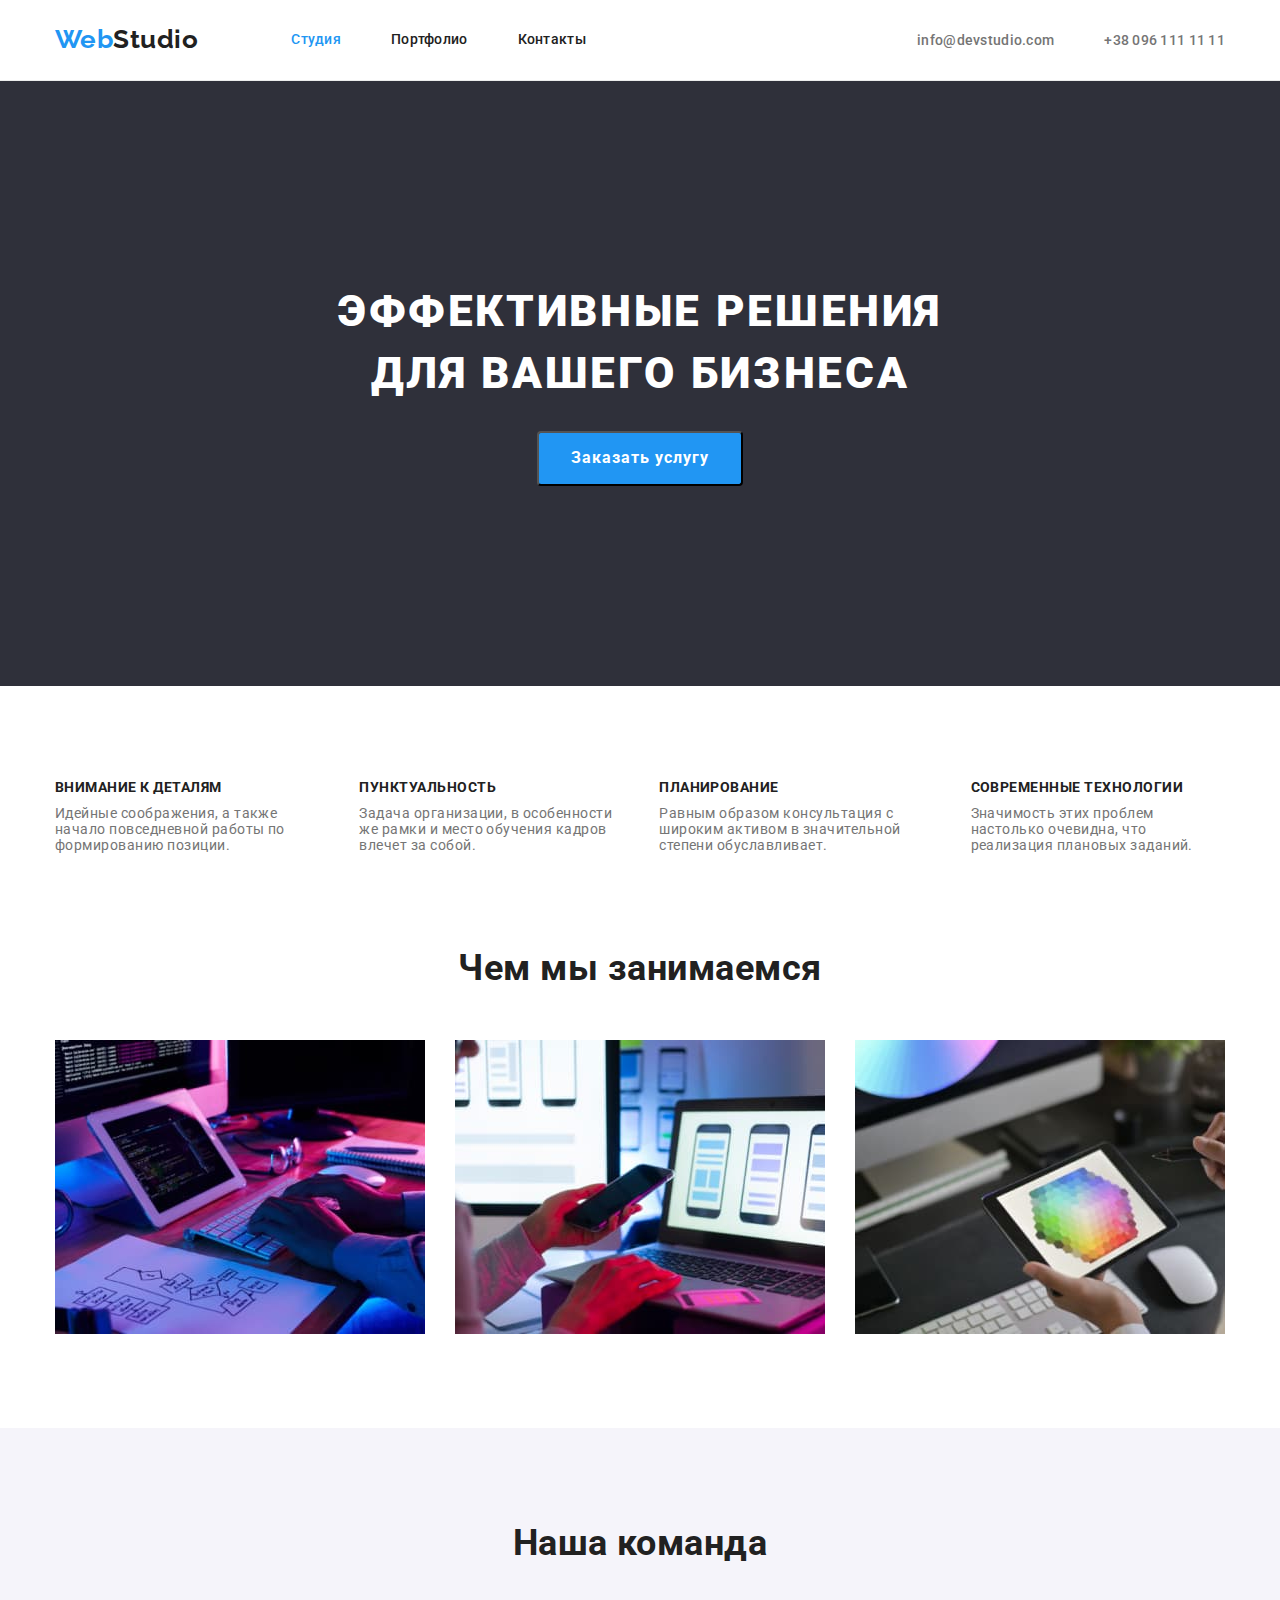
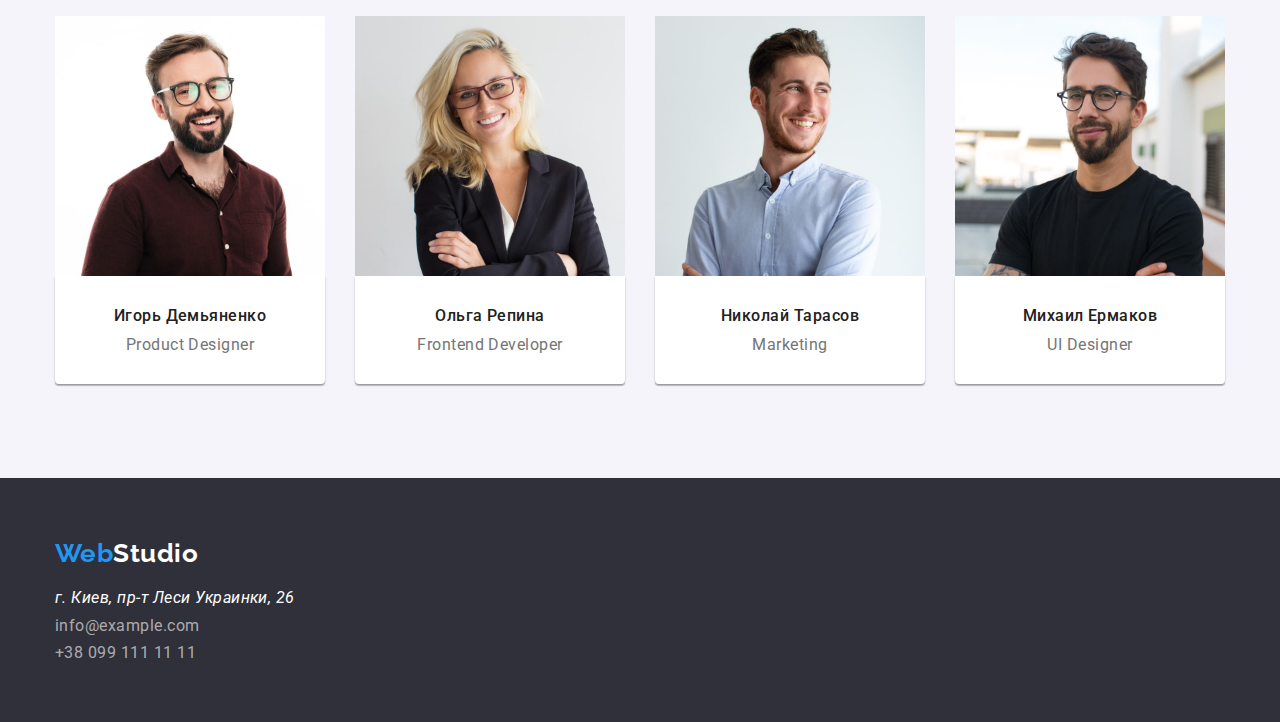
==== index.html @ 47050051 "first commit" ====
<!DOCTYPE html>
<html lang="ru">
<head>
    <meta charset="UTF-8">
    <meta http-equiv="X-UA-Compatible" content="IE=edge">
    <meta name="viewport" content="width=h, initial-scale=1.0">
    <title>Document</title>
    <link rel="preconnect" href="https://fonts.gstatic.com">
    <link href="https://fonts.googleapis.com/css2?family=Raleway:wght@700&family=Roboto:wght@400;500;700;900&display=swap"
        rel="stylesheet">
    <link rel="stylesheet" href="https://cdnjs.cloudflare.com/ajax/libs/modern-normalize/1.0.0/modern-normalize.min.css">
    <link rel="stylesheet" href="./css/styles.css"> 
</head>
<body >
    <!--Хэдер-->
<header class="header">
    <div class="container main-nav">
        <nav class="nav">
        <a href="" class="logo">Web<span class="logo-accent">Studio</span> </a>
        <ul class="nav-list">
            <li class="nav-list-item"><a href="" class="link current">Студия</a></li>
            <li class="nav-list-item"><a href="./portfolio.html" class="link">Портфолио</a></li>
            <li class="nav-list-item"><a href="#contacts" class="link">Контакты</a></li>
        </ul>
        </nav>
        <ul class="list-contacts">
        <li class="item-contacts"><a href="mailto:info@devstudio.com" class="header-contacts">info@devstudio.com</a></li>
        <li class="item-contacts"><a href="tel:+380961111111" class="header-contacts"> +38 096 111 11 11 </a></li>
        </ul>
    </div>
</header>
<!--Основной блок-->
<main>
<!--герой-->
    <section class="hero">
        <div class="container">
        <h1 class="hero-title">Эффективные решения для вашего бизнеса</h1>
        <button type="button" class="hero-button">Заказать услугу</button>
        </div>
    </section>
<!--Особенности-->
    <section class="section features">
        <div class="container">
            <h2 class="hidden">Особенности</h2>
            <ul class="list-features">
                <li class="list-features-item">
                <h3 class="subtitle">Внимание к деталям</h3>
                <p class="text">Идейные соображения, а также начало повседневной работы по формированию позиции.</p>
                </li>
                <li class="list-features-item">
                <h3 class="subtitle">Пунктуальность</h3>
                <p class="text">Задача организации, в особенности же рамки и место обучения кадров влечет за собой.</p>
                </li>
                <li class="list-features-item">
                <h3 class="subtitle">Планирование</h3>
                <p class="text">Равным образом консультация с широким активом в значительной степени обуславливает.</p>
                </li>
                <li class="list-features-item">
                <h3 class="subtitle">Современные технологии</h3>
                <p class="text">Значимость этих проблем настолько очевидна, что реализация плановых заданий.</p>
                </li>
            </ul>
    </div>
    </section>
<!--Чем мы занимаемся-->
    <section class="section doing">
        <div class="container">
            <h2 class="studio-section-title">Чем мы занимаемся</h2>
            <ul class="list-doing">
                <li> <img src="images/box1(1).jpg" alt="работа за ноутбуком" width="370"></li>
                <li> <img src="images/box2(1).jpg" alt="мобильный телефон" width="370"></li>
                <li> <img src="images/box3(1).jpg" alt="цветовые решения" width="370"> </li>
            </ul>
        </div>
    </section>
 <!--Команда-->
    <section class="section team">
        <div class="container">
            <h2 class="studio-section-title">Наша команда</h2>
            <ul class="list-team">
                <li> <img class="img-team" src="images/img-1.jpg" alt="фото" width="270">
                    <div class="wrapper-team" ><h3 class="subtitle">Игорь Демьяненко</h3>
                    <p class="text">Product Designer</p></div>
                </li>
                <li> <img class="img-team" src="images/img-2.jpg" alt="фото" width="270">
                    <div class="wrapper-team"><h3 class="subtitle">Ольга Репина</h3>
                    <p class="text">Frontend Developer</p></div>
                </li>
                <li> <img class="img-team" src="images/img-3.jpg" alt="фото" width="270">
                   <div class="wrapper-team"><h3 class="subtitle">Николай Тарасов</h3>
                <p class="text">Marketing</p></div>
                </li>
                <li> <img class="img-team" src="images/img-4.jpg" alt="фото" width="270">
                    <div class="wrapper-team"><h3 class="subtitle">Михаил Ермаков</h3>
                    <p class="text">UI Designer</p></div>
                </li>
            </ul>
        </div>
    </section>
</main>
<!--Подвал-->
<footer class="footer" id="contacts">
    <div class="container">
        <a href="" class="logo">Web<span class="logo-accent">Studio</span></a>
        <address>
            <ul>
                <li>
                    <p class="footer-address">г. Киев, пр-т Леси Украинки, 26</p>
                </li>
                <li><a href="mailto:info@example.com" class="footer-contacts">info@example.com</a></li>
                <li><a href="tel:+380991111111" class="footer-contacts">+38 099 111 11 11</a></li>
            </ul>
        </address>
    </div>
</footer>
</body>
</html>
---- css/styles.css ----
:root {
  --primery-text-coloure: #212121;
  --secondary-text-coloure: #757575;
  --accent-coloure: #2196f3;
}
html {
  box-sizing: border-box;
}
*,
*::before,
*::after {
  box-sizing: inherit;
}
body {
  background-color: #ffffff;
  color: var(--secondary-text-coloure);
  font-family: Roboto, sans-serif;
  letter-spacing: 0.03em;
  margin: 0px;
}

/* Утилиты */

.hidden {
  display: none;
}

ul {
  padding-left: 0px;
  margin-top: 0px;
  margin-bottom: 0px;
  list-style-type: none;
}

a {
  text-decoration: none;
}

p {
  margin-top: 0px;
  margin-bottom: 0;
}

h3 {
  margin-top: 0px;
  margin-bottom: 10px;
}

img {
  display: block;
}

/* Контейнер */

.container {
  width: 1200px;
  padding-left: 15px;
  padding-right: 15px;
  margin-right: auto;
  margin-left: auto;
}

/* Хэдер */

.header {
  border-bottom: 1px solid #ececec;
}
.main-nav {
  display: flex;
  align-items: center;
}

.nav {
  display: flex;
}

.nav-list {
  display: flex;
}

.nav-list-item {
  margin-right: 50px;
}
.nav-list-item:last-child {
  margin-right: 0px;
}

.logo {
  display: block;
  padding-top: 24px;
  padding-bottom: 25px;
  margin-right: 93px;

  color: var(--accent-coloure);
  font-family: Raleway;
  font-weight: 700;
  font-size: 26px;
  line-height: 1.2;
}
.logo-accent {
  font-family: Raleway;
  font-weight: 700;
  font-size: 26px;
  line-height: 1.2;
  color: var(--primery-text-coloure);
}
.footer .logo {
  display: inline-block;
  padding-top: 0px;
  padding-bottom: 0px;
  margin-bottom: 20px;
  margin-right: 0px;
}
.nav .link {
  display: block;
  padding-top: 32px;
  padding-bottom: 32px;

  color: var(--primery-text-coloure);
  font-weight: 500;
  font-size: 14px;
  line-height: 1.1;
  letter-spacing: 0.02em;
}
.nav .link:hover,
.nav .link:focus,
.nav .link:active {
  color: var(--accent-coloure);
}
.link.current {
  color: var(--accent-coloure);
}
.list-contacts {
  display: flex;
  margin-left: auto;
}
.item-contacts + .item-contacts {
  margin-left: 50px;
}
.header-contacts {
  color: var(--secondary-text-coloure);
  font-weight: 500;
  font-size: 14px;
  line-height: 1.1;
  letter-spacing: 0.02em;
}
.header-contacts:hover,
.header-contacts:focus {
  color: var(--accent-coloure);
}

/* Основной блок студии */
.hero {
  text-align: center;
  background-color: #2f303a;
}
.hero .container {
  padding-top: 200px;
  padding-bottom: 200px;
}
.hero-title {
  margin-bottom: 30px;
  margin-top: 0px;
  margin-left: auto;
  margin-right: auto;

  font-weight: 900;
  font-size: 44px;
  line-height: 1.4;
  letter-spacing: 0.06em;
  text-transform: uppercase;
  color: #ffffff;

  width: 696px;
  height: 120px;
}
.hero-button {
  font-weight: 700;
  font-size: 16px;
  line-height: 1.9;
  letter-spacing: 0.06em;
  color: #ffffff;
  background-color: var(--accent-coloure);
  cursor: pointer;
  border-radius: 4px;
  padding: 10px 32px;
  display: inline-block;
  min-width: 200px;
  text-align: center;
}
.section {
  padding-top: 94px;
  padding-bottom: 94px;
}

.studio-section-title {
  font-weight: 700;
  font-size: 36px;
  line-height: 1.2;
  text-align: center;
  color: var(--primery-text-coloure);
}

/* Особенности */
.list-features {
  display: flex;
}
.list-features-item + .list-features-item {
  margin-left: 30px;
}
.features .subtitle {
  font-weight: 700;
  font-size: 14px;
  line-height: 1.1;
  text-transform: uppercase;
  color: var(--primery-text-coloure);
}
.features .text {
  font-size: 14px;
  line-height: 1.7x;
}
.studio-section-title {
  margin-bottom: 50px;
  margin-top: 0px;
}

/* Чем мы занимаемся */

.section.doing {
  padding-top: 0px;
}
.list-doing {
  display: flex;
  justify-content: space-between;
}

/* Наша команда */

.team .subtitle {
  font-weight: 500;
  font-size: 16px;
  line-height: 1.2;
  color: var(--primery-text-coloure);
}
.team .text {
  font-size: 16px;
  line-height: 1.2;
}
.team {
  background-color: #f5f4fa;
}
.img-team {
  margin-top: 0px;
}
.team .text {
  margin-top: 0px;
}
.team .list-team {
  display: flex;
  justify-content: space-between;
}
.wrapper-team {
  padding-top: 30px;
  padding-bottom: 30px;
  text-align: center;
  background-color: #ffffff;

  box-shadow: 0px 1px 3px rgba(0, 0, 0, 0.12), 0px 1px 1px rgba(0, 0, 0, 0.14),
    0px 2px 1px rgba(0, 0, 0, 0.2);
  border-radius: 0px 0px 4px 4px;
}

/* Основной блок портфолио */
.portfolio-list-button {
  display: flex;
  justify-content: center;
  margin-bottom: 50px;
}
.portfolio-list-button-item + .portfolio-list-button-item {
  margin-left: 8px;
}
.portfolio-button.accent-button {
  color: #ffffff;
  background-color: var(--accent-coloure);
}
.portfolio-button {
  display: inline-block;
  padding-top: 6px;
  padding-bottom: 6px;
  padding-right: 22px;
  padding-left: 22px;

  color: var(--primery-text-coloure);
  background-color: #f5f4fa;
  font-weight: 500;
  font-size: 16px;
  line-height: 1.6;
  text-align: center;
  cursor: pointer;
  border-radius: 4px;
  border: 1px solid transparent;
}
.portfolio-button:focus,
.portfolio-button:hover {
  color: #ffffff;
  background-color: var(--accent-coloure);
}

.portfolio-list-img {
  display: flex;
  flex-wrap: wrap;
}
.portfolio-list-img-item {
  margin-right: 30px;
  margin-bottom: 30px;
}
.portfolio-list-img-item:nth-child(3n) {
  margin-right: 0px;
}
.portfolio-list-img-item:nth-last-child(-n + 3) {
  margin-bottom: 0px;
}

/* .img-portfolio {
  margin-bottom: 20px;
} */

.wrapper {
  padding-top: 20px;
  padding-bottom: 20px;
  padding-left: 24px;
  padding-right: 24px;
  border: 1px solid #eeeeee;
}

.portfolio-subtitle {
  margin-bottom: 4px;
  margin-top: 0px;

  font-weight: 700;
  font-size: 18px;
  line-height: 2;
  letter-spacing: 0.06em;
  color: var(--primery-text-coloure);
}

.portfolio-text {
  font-size: 16px;
  line-height: 1.8;
  color: var(--secondary-text-coloure);
}

/* футер */
.footer {
  background-color: #2f303a;
}
.footer .container {
  padding-top: 60px;
  padding-bottom: 60px;
}
.footer-contacts {
  color: rgba(255, 255, 255, 0.6);
  font-style: normal;

  display: inline-block;
  margin-top: 9px;
}
.footer-contacts:hover,
.footer-contacts:focus,
.footer-address:hover,
.footer-caddress:focus {
  color: var(--accent-coloure);
}
.footer-address {
  color: #ffffff;
}
.footer .logo-accent {
  color: #ffffff;
}
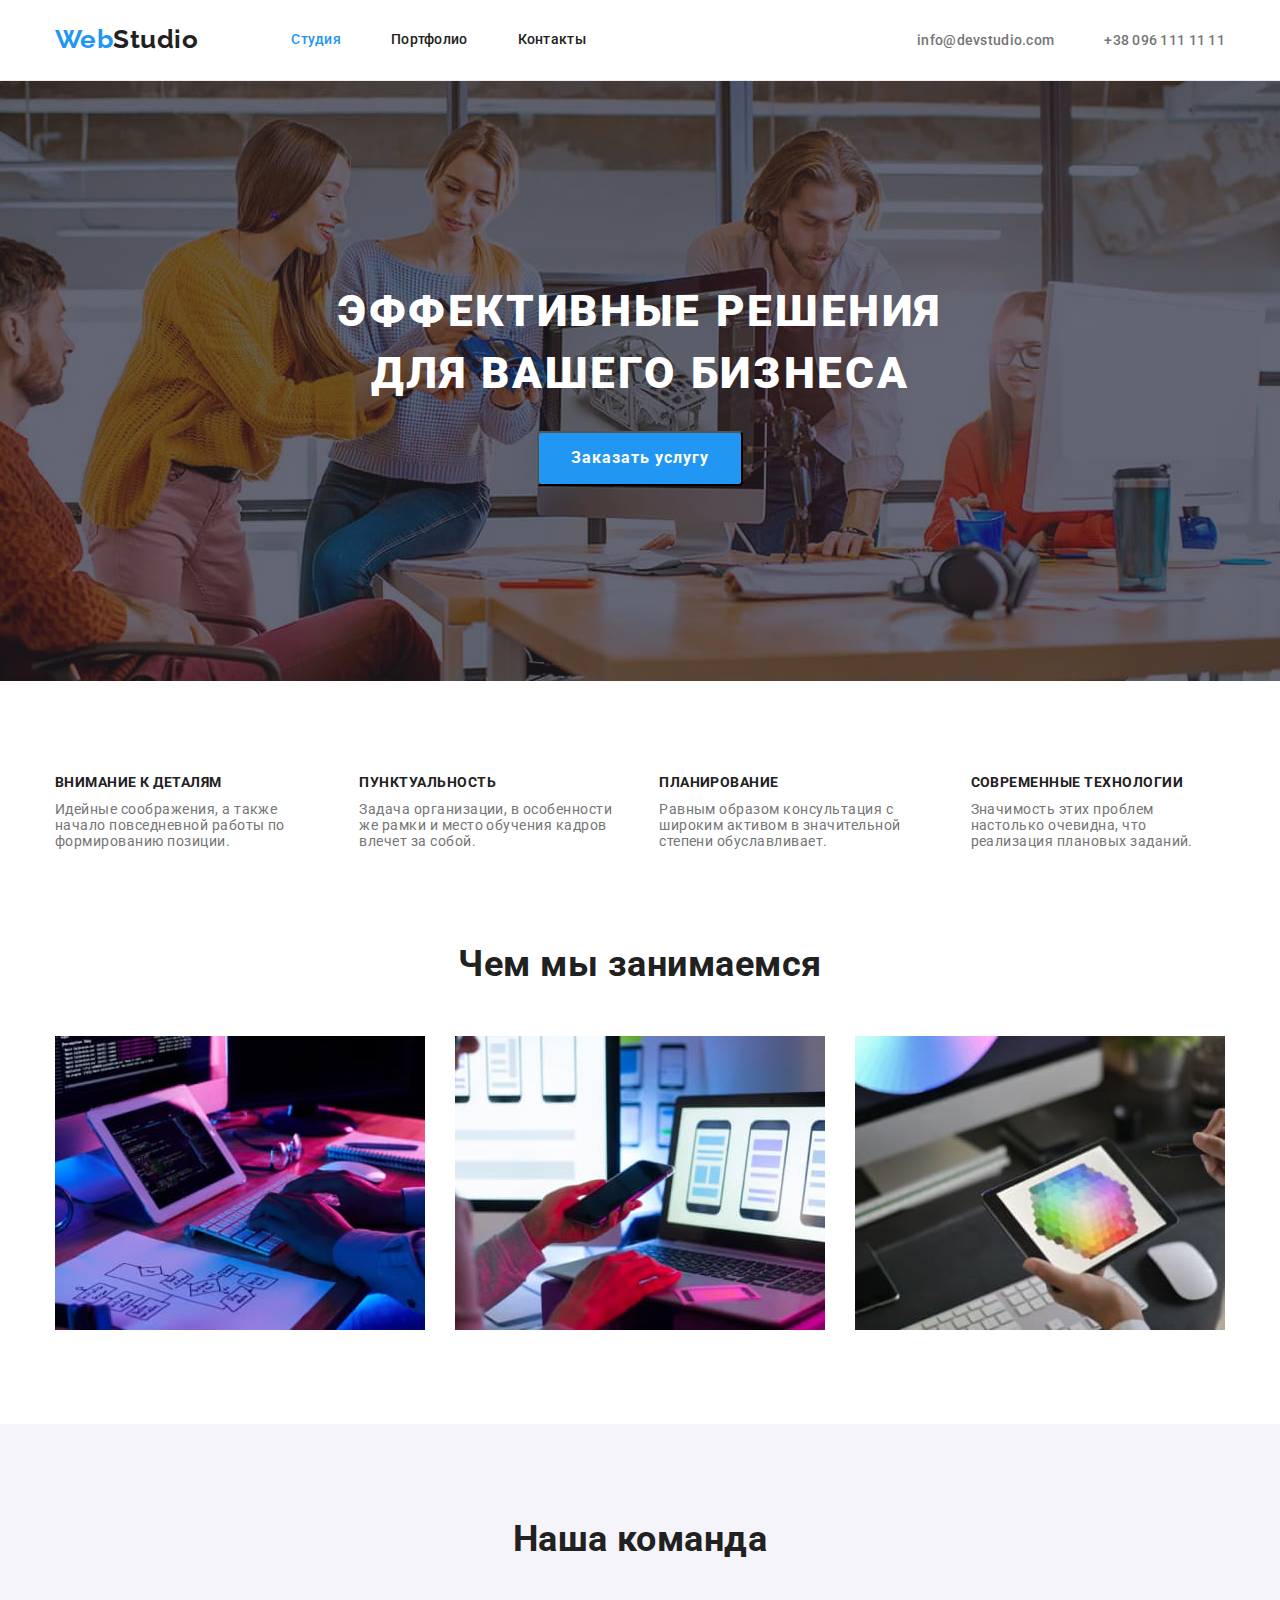
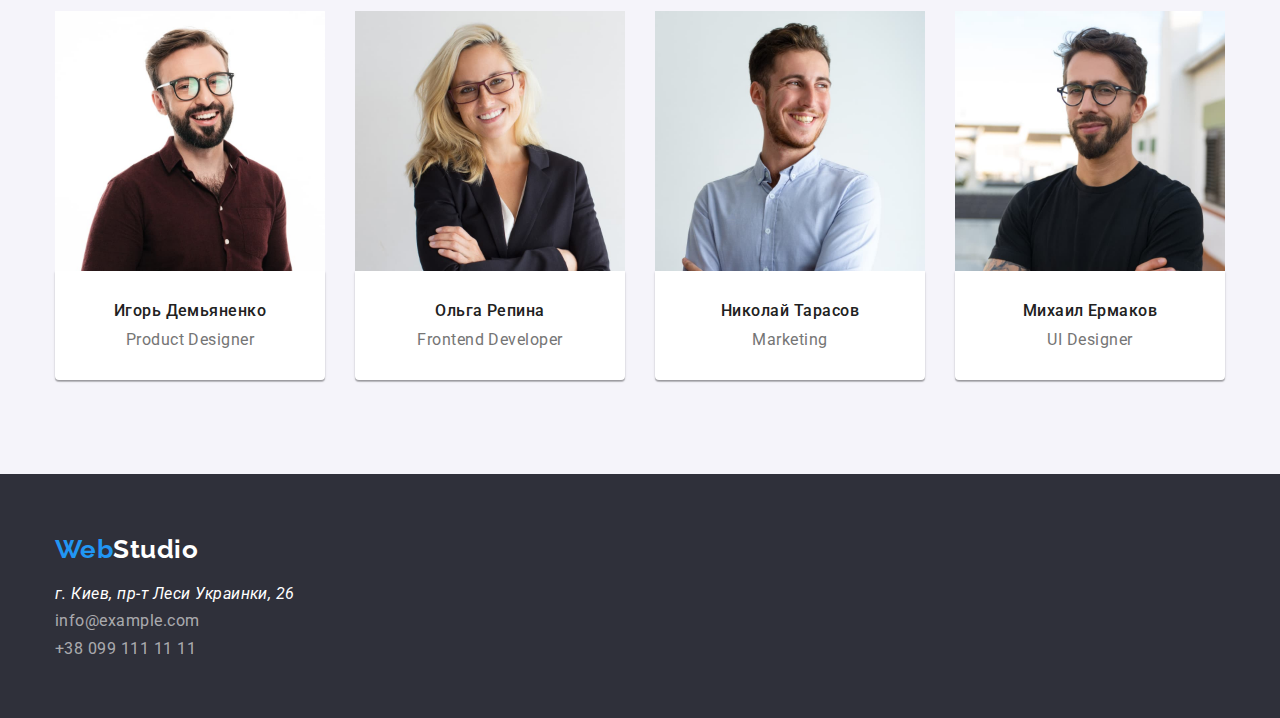
==== commit 657e2b70: "фон секции герой" ====
--- a/index.html
+++ b/index.html
@@ -33,7 +33,7 @@
 <main>
 <!--герой-->
     <section class="hero">
-        <div class="container">
+        <div class="overlay">
         <h1 class="hero-title">Эффективные решения для вашего бизнеса</h1>
         <button type="button" class="hero-button">Заказать услугу</button>
         </div>
--- a/css/styles.css
+++ b/css/styles.css
@@ -150,14 +150,29 @@
 }
 
 /* Основной блок студии */
-.hero {
-  text-align: center;
-  background-color: #2f303a;
-}
-.hero .container {
+.overlay {
+  max-width: 1600px;
+  height: 600px;
+  margin-left: auto;
+  margin-right: auto;
+  background-image: linear-gradient(
+      to right,
+      rgba(47, 48, 58, 0.4),
+      rgba(47, 48, 58, 0.4)
+    ),
+    url("../images/img-hero-optimiz.jpg");
+  background-repeat: no-repeat;
+  background-position: center;
+  background-size: cover;
+
   padding-top: 200px;
   padding-bottom: 200px;
 }
+
+.hero {
+  text-align: center;
+}
+
 .hero-title {
   margin-bottom: 30px;
   margin-top: 0px;
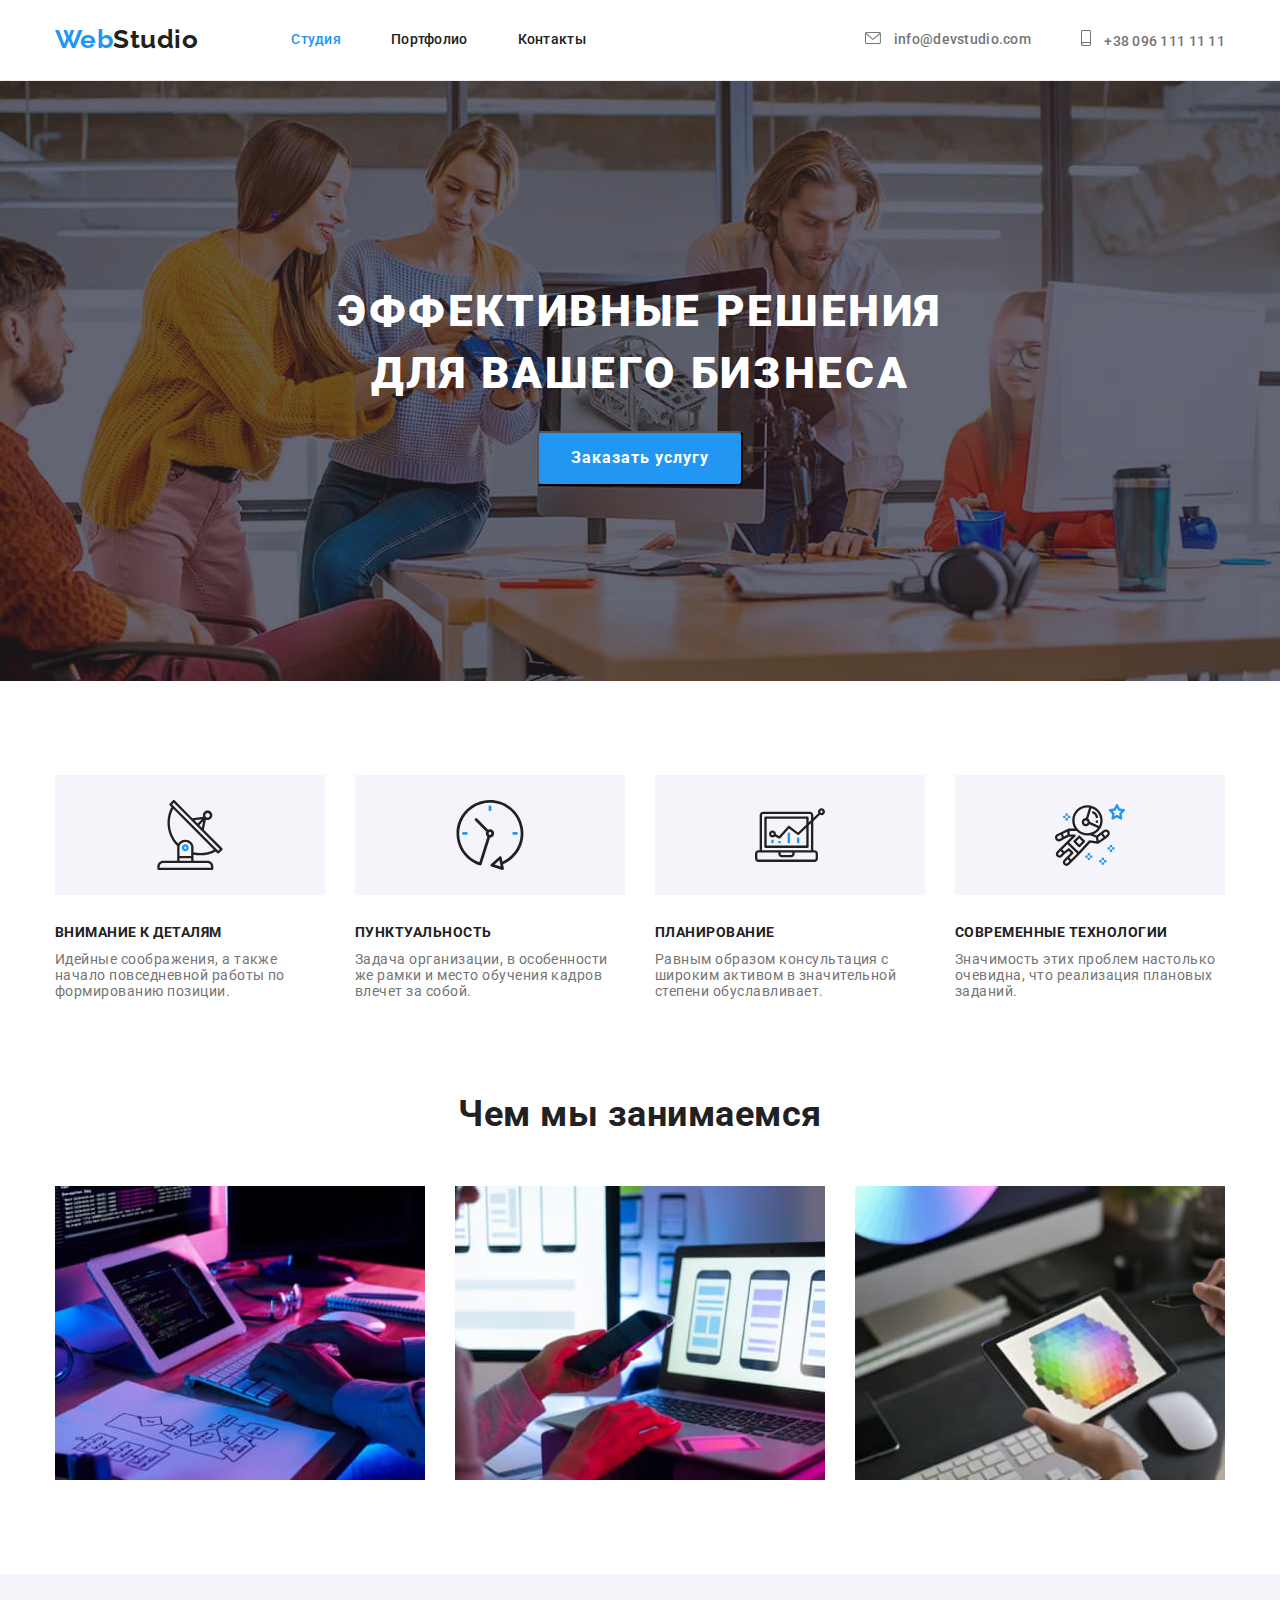
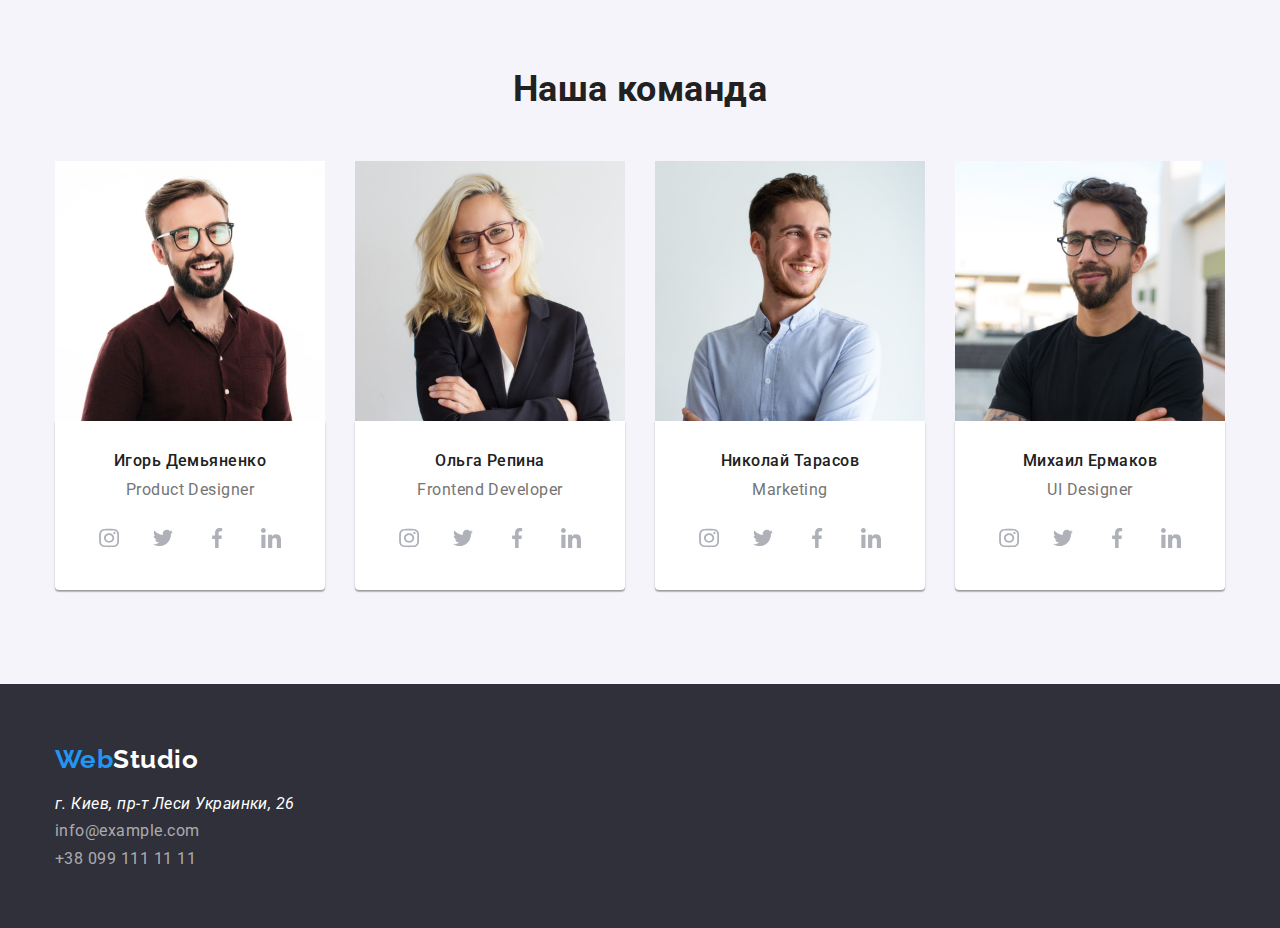
==== commit 45f08578: "ссылки на соц.сети" ====
--- a/index.html
+++ b/index.html
@@ -24,8 +24,12 @@
         </ul>
         </nav>
         <ul class="list-contacts">
-        <li class="item-contacts"><a href="mailto:info@devstudio.com" class="header-contacts">info@devstudio.com</a></li>
-        <li class="item-contacts"><a href="tel:+380961111111" class="header-contacts"> +38 096 111 11 11 </a></li>
+        <li class="item-contacts"><a href="mailto:info@devstudio.com" class="header-contacts">
+             <svg class="header-icon" width="16" height="12"><use href="./images/icons/symbol-defs.svg#icon-envelope-opt"></use></svg> info@devstudio.com</a>
+        </li>
+        <li class="item-contacts"><a href="tel:+380961111111" class="header-contacts"> 
+            <svg class="header-icon" width="10" height="16"><use href="./images/icons/symbol-defs.svg#icon-smartphone-opt"></use></svg> +38 096 111 11 11 </a>
+        </li>
         </ul>
     </div>
 </header>
@@ -44,18 +48,38 @@
             <h2 class="hidden">Особенности</h2>
             <ul class="list-features">
                 <li class="list-features-item">
+                    <div class="icon-background">
+                    <svg class="features-icon" width="70" height="70">
+                        <use href="./images/icons/symbol-defs.svg#icon-antenna"></use>
+                    </svg>
+                    </div>
                 <h3 class="subtitle">Внимание к деталям</h3>
                 <p class="text">Идейные соображения, а также начало повседневной работы по формированию позиции.</p>
                 </li>
                 <li class="list-features-item">
+                    <div class="icon-background">
+                    <svg class="features-icon" width="70" height="70">
+                        <use href="./images/icons/symbol-defs.svg#icon-clock"></use>
+                    </svg>
+                    </div>
                 <h3 class="subtitle">Пунктуальность</h3>
                 <p class="text">Задача организации, в особенности же рамки и место обучения кадров влечет за собой.</p>
                 </li>
                 <li class="list-features-item">
+                    <div class="icon-background">
+                    <svg class="features-icon" width="70" height="70">
+                        <use href="./images/icons/symbol-defs.svg#icon-diagram"></use>
+                    </svg>
+                    </div>
                 <h3 class="subtitle">Планирование</h3>
                 <p class="text">Равным образом консультация с широким активом в значительной степени обуславливает.</p>
                 </li>
                 <li class="list-features-item">
+                    <div class="icon-background">
+                    <svg class="features-icon" width="70" height="70">
+                        <use href="./images/icons/symbol-defs.svg#icon-astronaut"></use>
+                    </svg>
+                    </div>
                 <h3 class="subtitle">Современные технологии</h3>
                 <p class="text">Значимость этих проблем настолько очевидна, что реализация плановых заданий.</p>
                 </li>
@@ -80,19 +104,104 @@
             <ul class="list-team">
                 <li> <img class="img-team" src="images/img-1.jpg" alt="фото" width="270">
                     <div class="wrapper-team" ><h3 class="subtitle">Игорь Демьяненко</h3>
-                    <p class="text">Product Designer</p></div>
+                    <p class="text">Product Designer</p>
+                    <ul class="team-list-social-media">
+                        <li class="team-item-social-media"> 
+                        <a class="wrapper-social-link"  href=""> <svg class="team-symbol-link" width="20" height="20"><use href="./images/icons/symbol-defs.svg#icon-instagram-opt"></use></svg> </a>
+                        </li>
+                        <li class="team-item-social-media"> 
+                        <a class="wrapper-social-link" href=""> <svg class="team-symbol-link" width="20" height="20"><use href="./images/icons/symbol-defs.svg#icon-twitter-opt"></use></svg> </a>
+                        </li>
+                        <li class="team-item-social-media"> 
+                        <a class="wrapper-social-link" href=""> <svg class="team-symbol-link" width="20" height="20"><use href="./images/icons/symbol-defs.svg#icon-facebook-opt"></use></svg> </a>
+                        </li>
+                        <li class="team-item-social-media"> 
+                        <a class="wrapper-social-link" href=""> <svg class="team-symbol-link" width="20" height="20"><use href="./images/icons/symbol-defs.svg#icon-linkedin-opt"></use></svg> </a>
+                        </li>
+                    </ul>
+                    </div>
+                    
                 </li>
                 <li> <img class="img-team" src="images/img-2.jpg" alt="фото" width="270">
                     <div class="wrapper-team"><h3 class="subtitle">Ольга Репина</h3>
-                    <p class="text">Frontend Developer</p></div>
+                    <p class="text">Frontend Developer</p>
+                    <ul class="team-list-social-media">
+                        <li class="team-item-social-media">
+                            <a class="wrapper-social-link" href=""> <svg class="team-symbol-link" width="20" height="20">
+                                    <use href="./images/icons/symbol-defs.svg#icon-instagram-opt"></use>
+                                </svg> </a>
+                        </li>
+                        <li class="team-item-social-media">
+                            <a class="wrapper-social-link" href=""> <svg class="team-symbol-link" width="20" height="20">
+                                    <use href="./images/icons/symbol-defs.svg#icon-twitter-opt"></use>
+                                </svg> </a>
+                        </li>
+                        <li class="team-item-social-media">
+                            <a class="wrapper-social-link" href=""> <svg class="team-symbol-link" width="20" height="20">
+                                    <use href="./images/icons/symbol-defs.svg#icon-facebook-opt"></use>
+                                </svg> </a>
+                        </li>
+                        <li class="team-item-social-media">
+                            <a class="wrapper-social-link" href=""> <svg class="team-symbol-link" width="20" height="20">
+                                    <use href="./images/icons/symbol-defs.svg#icon-linkedin-opt"></use>
+                                </svg> </a>
+                        </li>
+                    </ul>
+                </div>
                 </li>
                 <li> <img class="img-team" src="images/img-3.jpg" alt="фото" width="270">
                    <div class="wrapper-team"><h3 class="subtitle">Николай Тарасов</h3>
-                <p class="text">Marketing</p></div>
+                <p class="text">Marketing</p>
+                <ul class="team-list-social-media">
+                    <li class="team-item-social-media">
+                        <a class="wrapper-social-link" href=""> <svg class="team-symbol-link" width="20" height="20">
+                                <use href="./images/icons/symbol-defs.svg#icon-instagram-opt"></use>
+                            </svg> </a>
+                    </li>
+                    <li class="team-item-social-media">
+                        <a class="wrapper-social-link" href=""> <svg class="team-symbol-link" width="20" height="20">
+                                <use href="./images/icons/symbol-defs.svg#icon-twitter-opt"></use>
+                            </svg> </a>
+                    </li>
+                    <li class="team-item-social-media">
+                        <a class="wrapper-social-link" href=""> <svg class="team-symbol-link" width="20" height="20">
+                                <use href="./images/icons/symbol-defs.svg#icon-facebook-opt"></use>
+                            </svg> </a>
+                    </li>
+                    <li class="team-item-social-media">
+                        <a class="wrapper-social-link" href=""> <svg class="team-symbol-link" width="20" height="20">
+                                <use href="./images/icons/symbol-defs.svg#icon-linkedin-opt"></use>
+                            </svg> </a>
+                    </li>
+                </ul>
+            </div>
                 </li>
                 <li> <img class="img-team" src="images/img-4.jpg" alt="фото" width="270">
                     <div class="wrapper-team"><h3 class="subtitle">Михаил Ермаков</h3>
-                    <p class="text">UI Designer</p></div>
+                    <p class="text">UI Designer</p>
+                    <ul class="team-list-social-media">
+                        <li class="team-item-social-media">
+                            <a class="wrapper-social-link" href=""> <svg class="team-symbol-link" width="20" height="20">
+                                    <use href="./images/icons/symbol-defs.svg#icon-instagram-opt"></use>
+                                </svg> </a>
+                        </li>
+                        <li class="team-item-social-media">
+                            <a class="wrapper-social-link" href=""> <svg class="team-symbol-link" width="20" height="20">
+                                    <use href="./images/icons/symbol-defs.svg#icon-twitter-opt"></use>
+                                </svg> </a>
+                        </li>
+                        <li class="team-item-social-media">
+                            <a class="wrapper-social-link" href=""> <svg class="team-symbol-link" width="20" height="20">
+                                    <use href="./images/icons/symbol-defs.svg#icon-facebook-opt"></use>
+                                </svg> </a>
+                        </li>
+                        <li class="team-item-social-media">
+                            <a class="wrapper-social-link" href=""> <svg class="team-symbol-link" width="20" height="20">
+                                    <use href="./images/icons/symbol-defs.svg#icon-linkedin-opt"></use>
+                                </svg> </a>
+                        </li>
+                    </ul>
+                </div>
                 </li>
             </ul>
         </div>
--- a/css/styles.css
+++ b/css/styles.css
@@ -137,6 +137,7 @@
 .item-contacts + .item-contacts {
   margin-left: 50px;
 }
+
 .header-contacts {
   color: var(--secondary-text-coloure);
   font-weight: 500;
@@ -148,13 +149,23 @@
 .header-contacts:focus {
   color: var(--accent-coloure);
 }
+.header-icon {
+  fill: #757575;
+  margin-right: 10px;
+}
+.header-icon:focus,
+.header-icon:hover {
+  fill: var(--accent-coloure);
+}
 
 /* Основной блок студии */
+
 .overlay {
   max-width: 1600px;
   height: 600px;
   margin-left: auto;
   margin-right: auto;
+  background: #c4c4c4;
   background-image: linear-gradient(
       to right,
       rgba(47, 48, 58, 0.4),
@@ -223,6 +234,18 @@
 .list-features-item + .list-features-item {
   margin-left: 30px;
 }
+.icon-background {
+  display: block;
+
+  margin-bottom: 30px;
+  background-color: #f5f4fa;
+  width: 270px;
+  height: 120px;
+  text-align: center;
+  padding-top: 25px;
+  padding-bottom: 25px;
+}
+
 .features .subtitle {
   font-weight: 700;
   font-size: 14px;
@@ -283,6 +306,35 @@
   box-shadow: 0px 1px 3px rgba(0, 0, 0, 0.12), 0px 1px 1px rgba(0, 0, 0, 0.14),
     0px 2px 1px rgba(0, 0, 0, 0.2);
   border-radius: 0px 0px 4px 4px;
+}
+.team-list-social-media {
+  display: flex;
+  margin-top: 16px;
+  justify-content: center;
+}
+.team-item-social-media + .team-item-social-media {
+  margin-left: 10px;
+}
+
+.wrapper-social-link {
+  display: block;
+  width: 44px;
+  height: 44px;
+  border: none;
+  border-radius: 50%;
+  padding: 12px;
+}
+.wrapper-social-link:hover,
+.wrapper-social-link:focus {
+  background-color: var(--accent-coloure);
+}
+
+.team-symbol-link {
+  fill: #afb1b8;
+}
+.team-symbol-link:hover,
+.team-symbol-link:focus {
+  fill: #ffffff;
 }
 
 /* Основной блок портфолио */
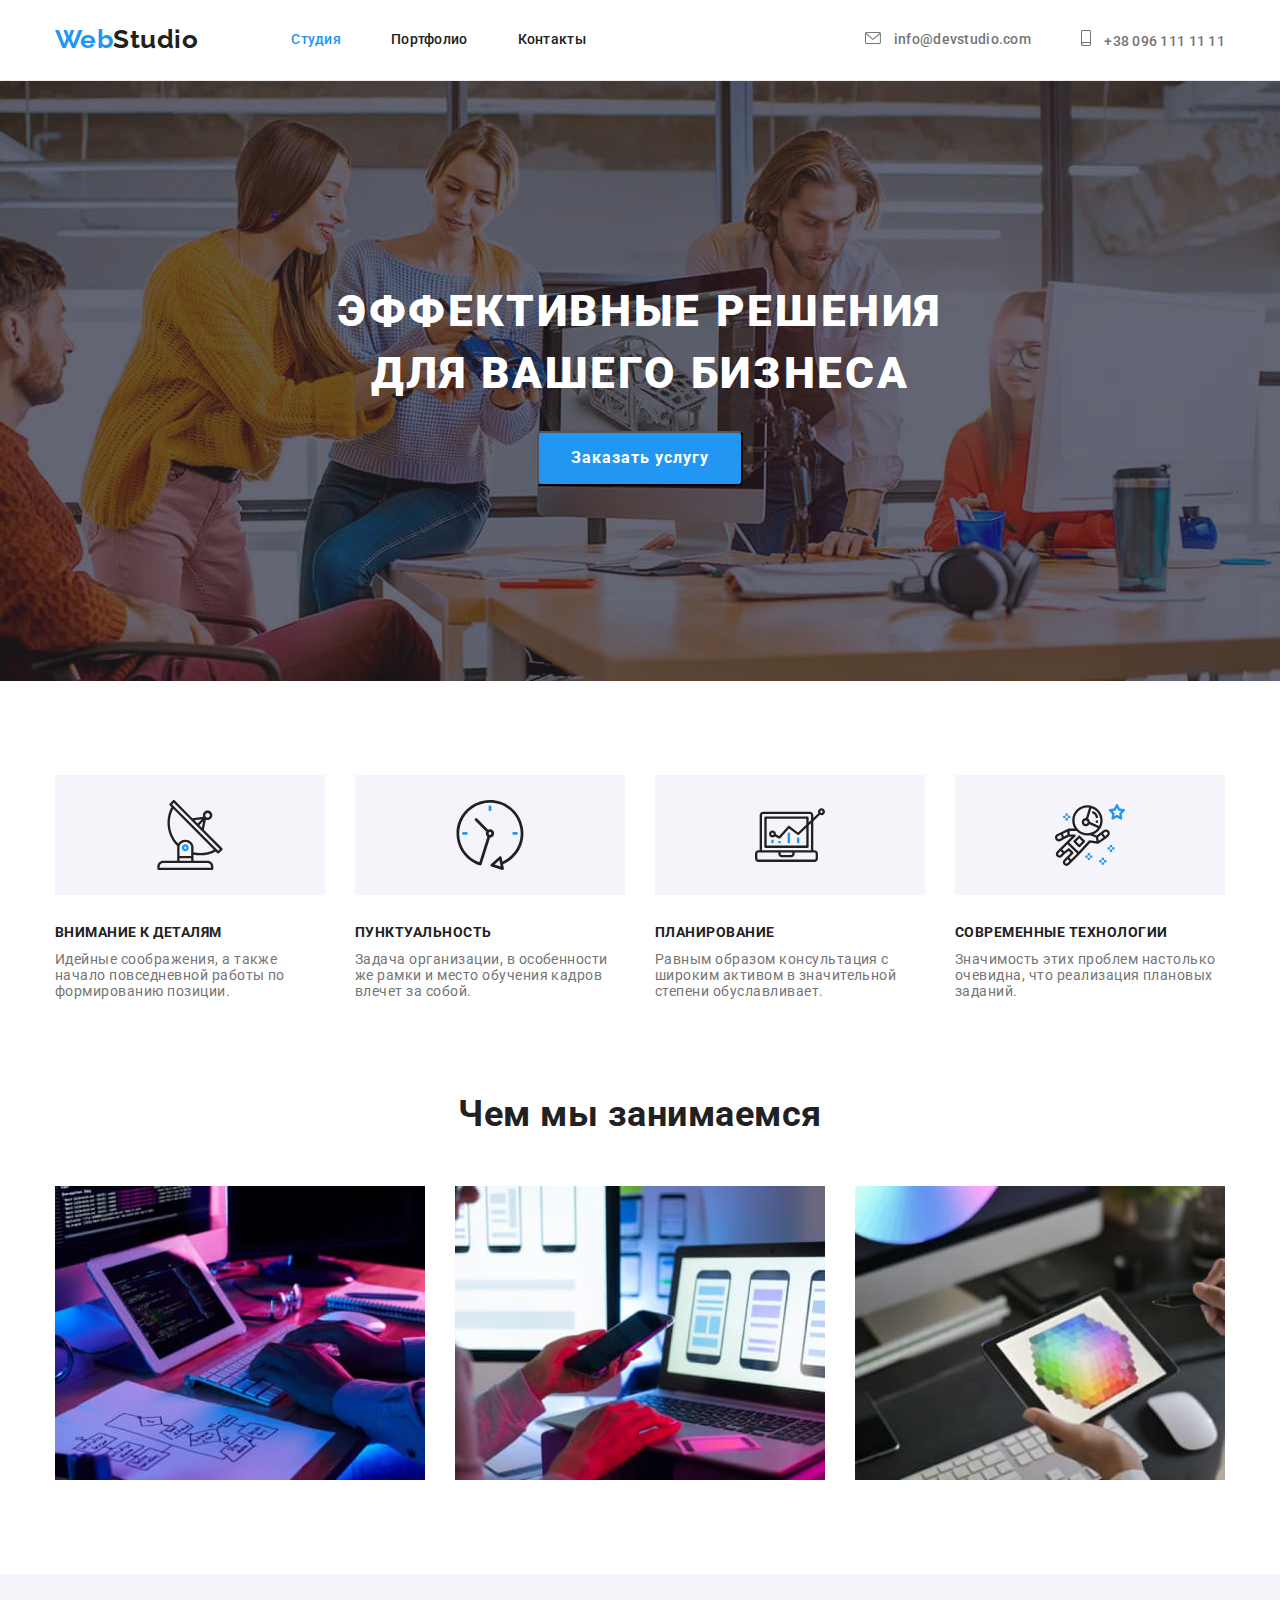
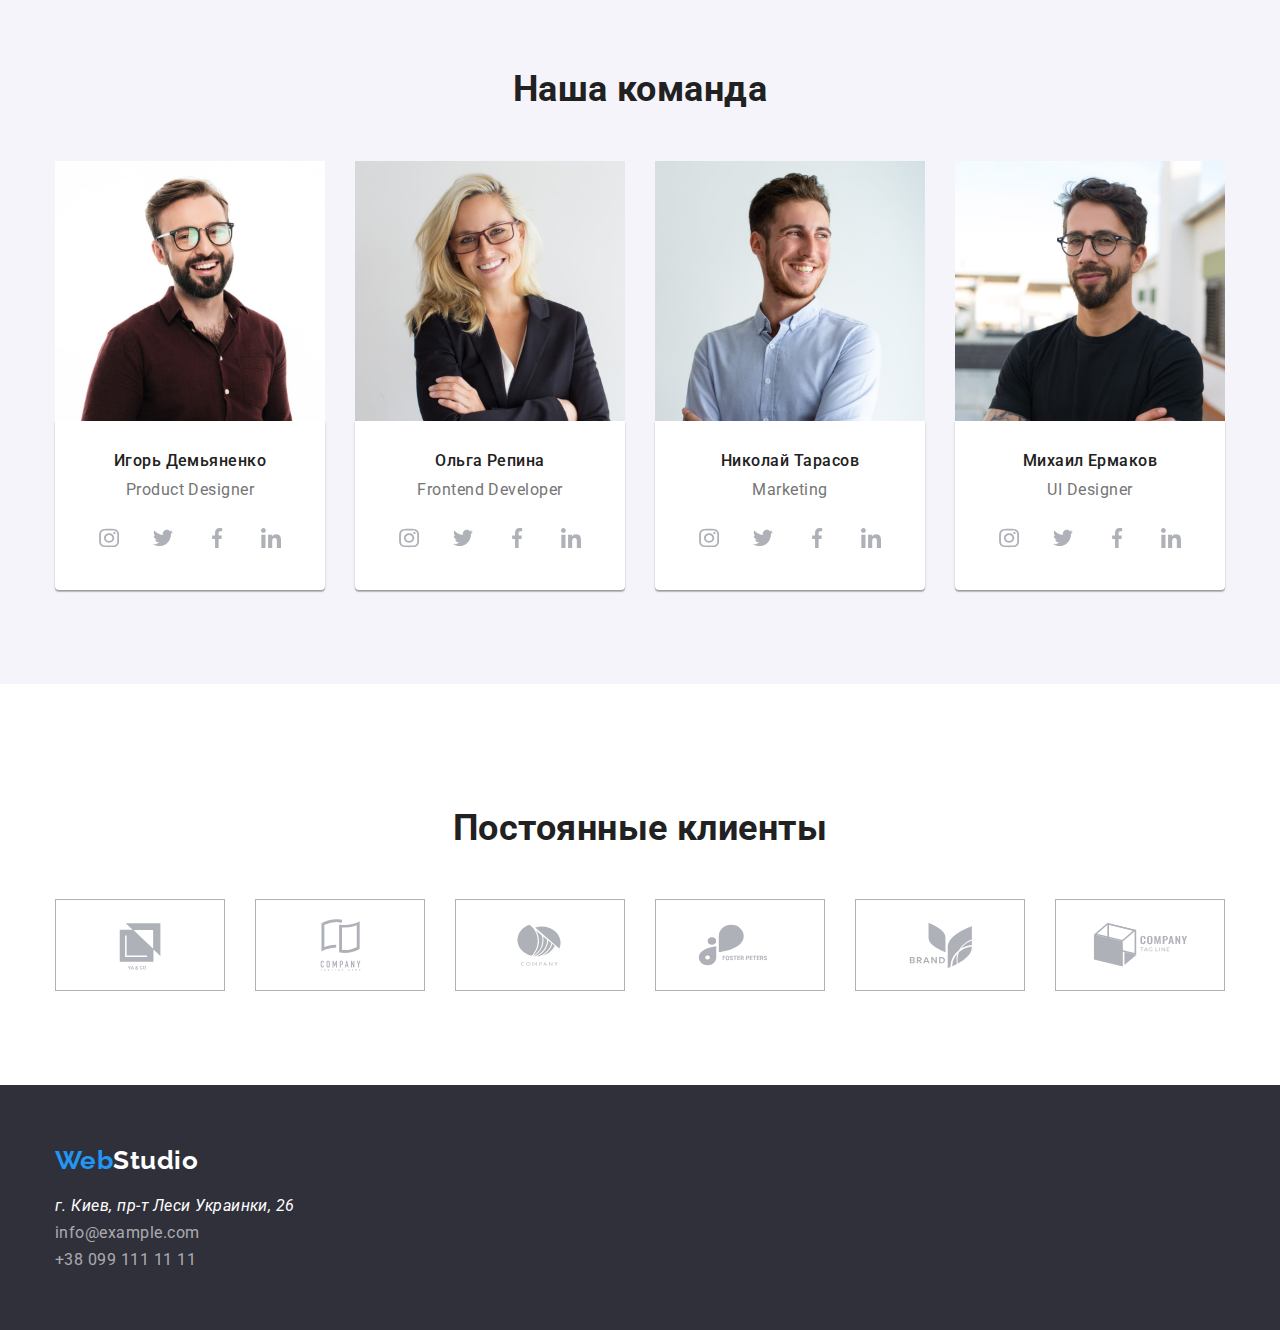
==== commit c39be97b: "секция постоянные клиенты" ====
--- a/index.html
+++ b/index.html
@@ -207,6 +207,35 @@
         </div>
     </section>
 </main>
+
+<!-- Постоянные клиенты-->
+
+<section class="section">
+    <div class="container">
+        <h2 class="title-clients">Постоянные клиенты</h2>
+        <ul class="list-clients">
+            <li> 
+                <a class="clients-border" href=""> <SVG class="clients-icon" width="106" height="60"><use href="./images/icons/symbol-defs.svg#icon-Logo-opt1"></use></SVG></a>
+            </li>
+            <li>
+                 <a class="clients-border" href=""> <SVG class="clients-icon" width="106" height="60"><use href="./images/icons/symbol-defs.svg#icon-Logo-opt2"></use></SVG></a>
+            </li>
+            <li>
+                 <a class="clients-border" href=""> <SVG class="clients-icon" width="106" height="60"><use href="./images/icons/symbol-defs.svg#icon-Logo-opt3"></use></SVG></a>
+            </li>
+            <li> 
+                <a class="clients-border" href=""><SVG class="clients-icon" width="106" height="60"><use href="./images/icons/symbol-defs.svg#icon-Logo-opt4"></use> </SVG></a>
+            </li>
+            <li> 
+                <a class="clients-border" href=""><SVG class="clients-icon" width="106" height="60"><use href="./images/icons/symbol-defs.svg#icon-Logo-opt5"></use></SVG></a>
+            </li>
+            <li> 
+                <a class="clients-border" href=""><SVG class="clients-icon" width="106" height="60"><use href="./images/icons/symbol-defs.svg#icon-Logo-opt6"></use></SVG></a>
+            </li>
+        </ul>
+    </div>
+</section>
+ 
 <!--Подвал-->
 <footer class="footer" id="contacts">
     <div class="container">
--- a/css/styles.css
+++ b/css/styles.css
@@ -337,6 +337,41 @@
   fill: #ffffff;
 }
 
+/* Блок Наши клиенты */
+
+.title-clients {
+  margin-bottom: 50px;
+
+  font-weight: 700;
+  font-size: 36px;
+  line-height: 42px;
+  text-align: center;
+  color: #212121;
+}
+.list-clients {
+  display: flex;
+  justify-content: space-between;
+}
+
+.clients-icon {
+  fill: #afb1b8;
+}
+.clients-border {
+  display: block;
+  border: 1px solid #afb1b8;
+  width: 170px;
+  height: 92px;
+  padding: 16px 32px;
+}
+.clients-border:focus,
+.clients-border:hover {
+  border-color: var(--accent-coloure);
+}
+.clients-icon:focus,
+.clients-icon:hover {
+  fill: var(--accent-coloure);
+}
+
 /* Основной блок портфолио */
 .portfolio-list-button {
   display: flex;
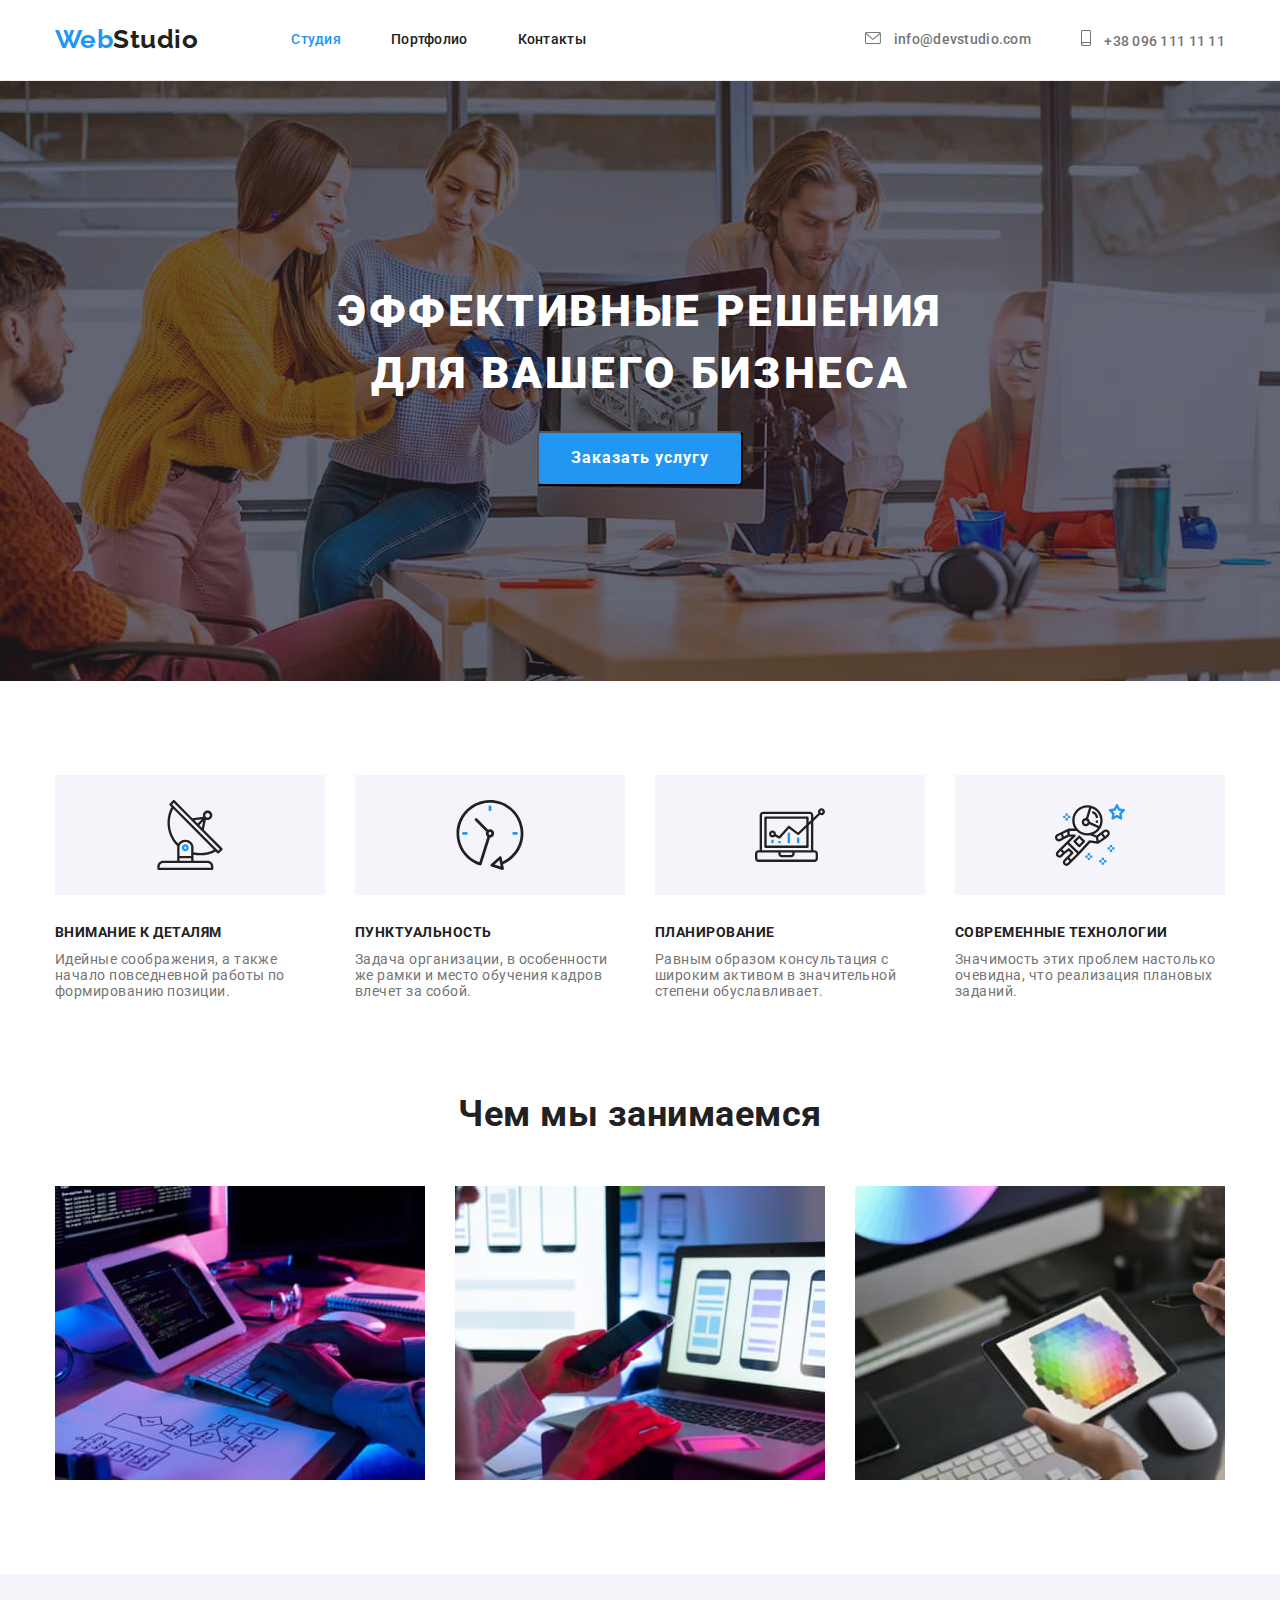
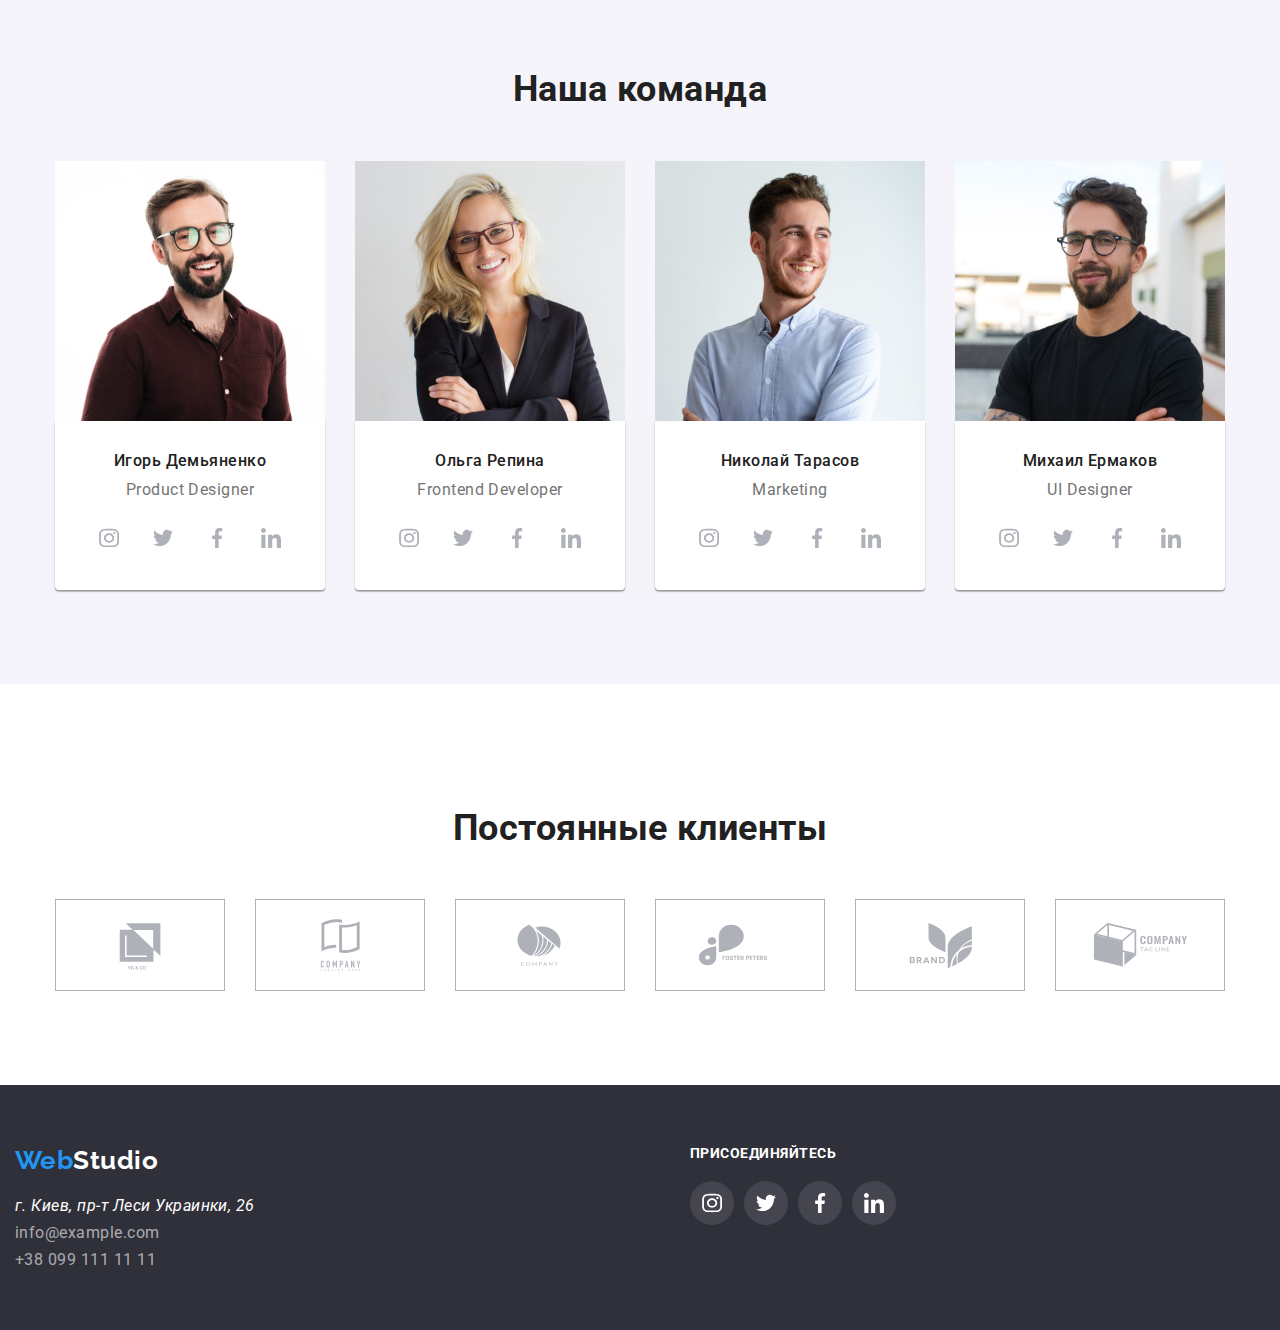
==== commit 2599fad6: "соц.сети в футере" ====
--- a/index.html
+++ b/index.html
@@ -250,6 +250,31 @@
             </ul>
         </address>
     </div>
+    <div class="container footer-links">
+        <p class="text">присоединяйтесь</p>
+    <ul class="footer-social-list">
+        <li class="footer-social-item">
+            <a class="footer-social-border" href=""> <svg class="footer-social-icon" width="20" height="20">
+                    <use href="./images/icons/symbol-defs.svg#icon-instagram-opt"></use>
+                </svg> </a>
+        </li>
+        <li class="footer-social-item">
+            <a class="footer-social-border" href=""> <svg class="footer-social-icon" width="20" height="20">
+                    <use href="./images/icons/symbol-defs.svg#icon-twitter-opt"></use>
+                </svg> </a>
+        </li>
+        <li class="footer-social-item">
+            <a class="footer-social-border" href=""> <svg class="footer-social-icon" width="20" height="20">
+                    <use href="./images/icons/symbol-defs.svg#icon-facebook-opt"></use>
+                </svg> </a>
+        </li>
+        <li class="footer-social-item">
+            <a class="footer-social-border" href=""> <svg class="footer-social-icon" width="20" height="20">
+                    <use href="./images/icons/symbol-defs.svg#icon-linkedin-opt"></use>
+                </svg> </a>
+        </li>
+    </ul>
+    </div>
 </footer>
 </body>
 </html>--- a/css/styles.css
+++ b/css/styles.css
@@ -455,11 +455,13 @@
 /* футер */
 .footer {
   background-color: #2f303a;
+  display: flex;
 }
 .footer .container {
   padding-top: 60px;
   padding-bottom: 60px;
 }
+
 .footer-contacts {
   color: rgba(255, 255, 255, 0.6);
   font-style: normal;
@@ -479,3 +481,39 @@
 .footer .logo-accent {
   color: #ffffff;
 }
+
+.footer-links {
+  margin-left: 70px;
+}
+.footer-social-list {
+  display: flex;
+  margin-top: 20px;
+}
+.footer-social-border {
+  display: block;
+  padding: 12px;
+  border: 0px;
+  border-radius: 50%;
+  width: 44px;
+  height: 44px;
+  background-color: #44454e;
+}
+.footer-social-border:hover,
+.footer-social-border:focus {
+  background-color: var(--accent-coloure);
+}
+
+.footer-social-icon {
+  fill: #ffffff;
+}
+.footer-social-item + .footer-social-item {
+  margin-left: 10px;
+}
+.footer-links > .text {
+  font-weight: 700;
+  font-size: 14px;
+  line-height: 16px;
+  text-transform: uppercase;
+
+  color: #ffffff;
+}
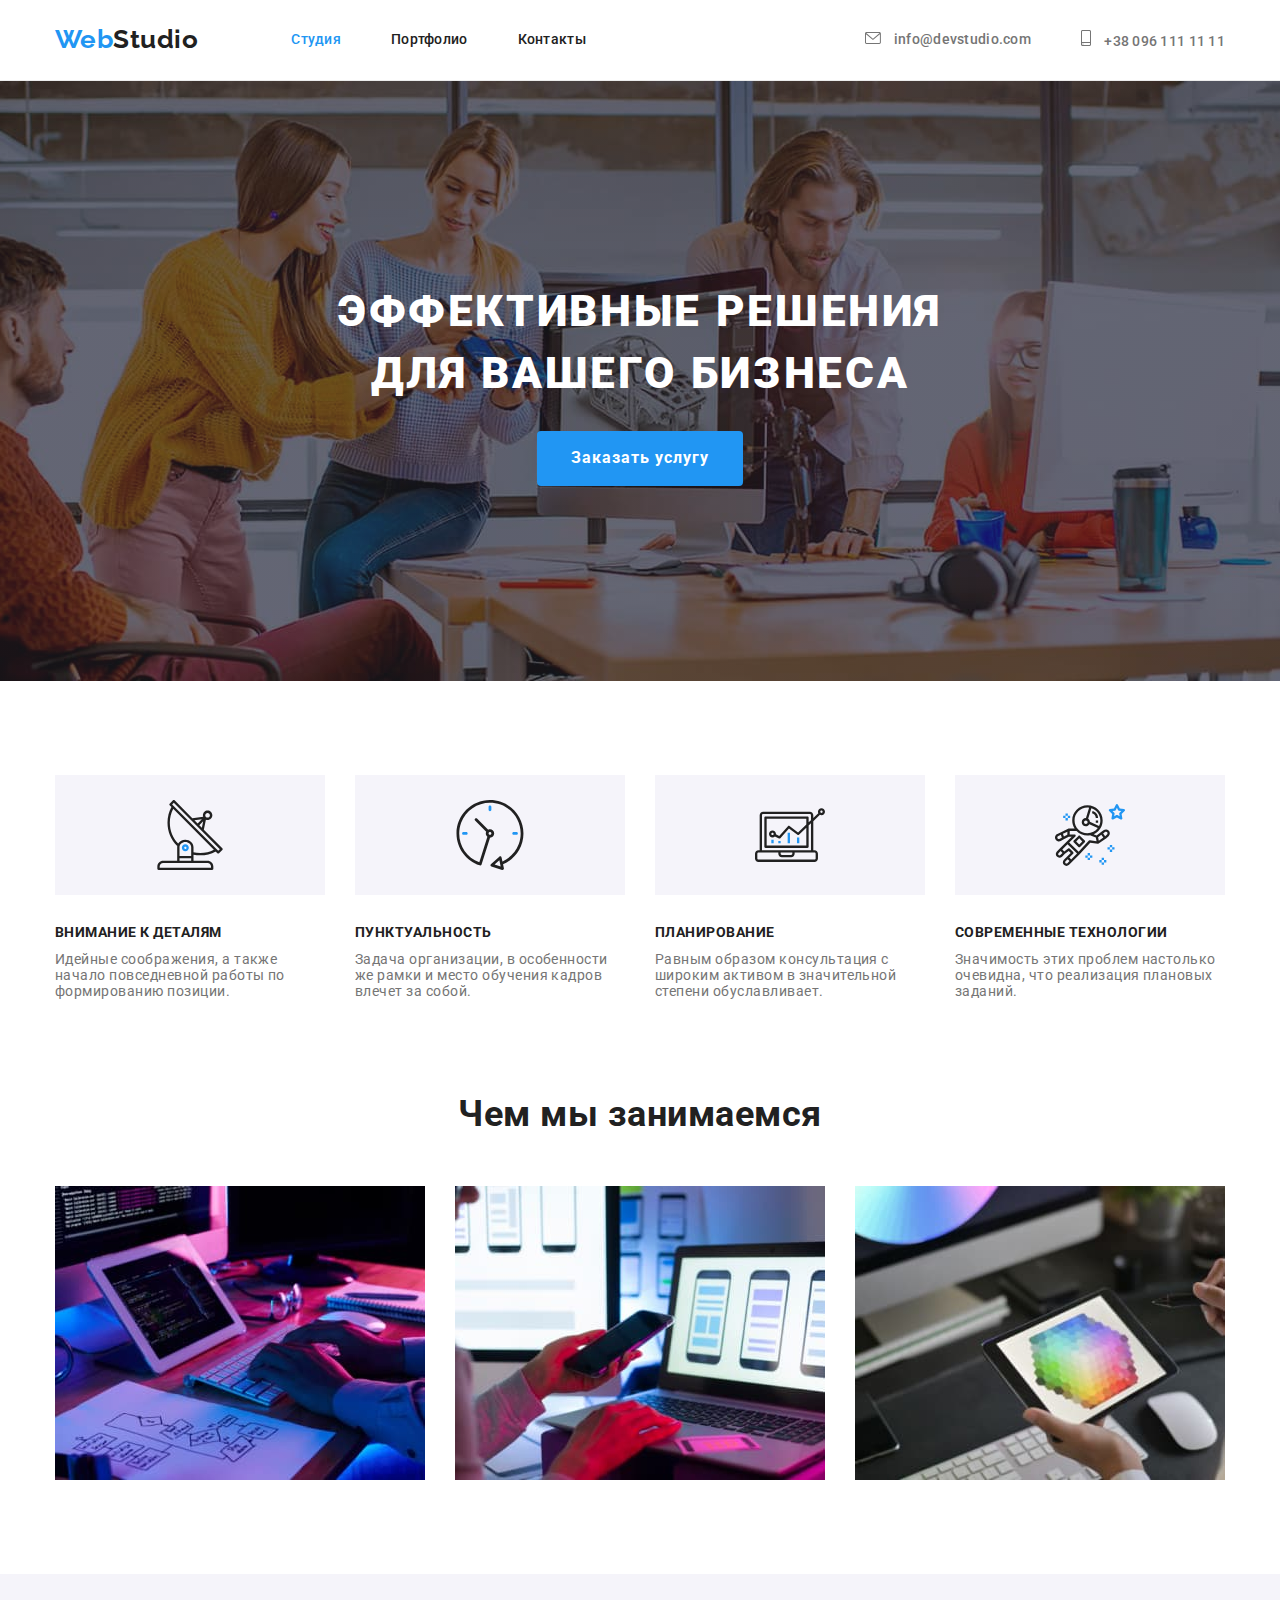
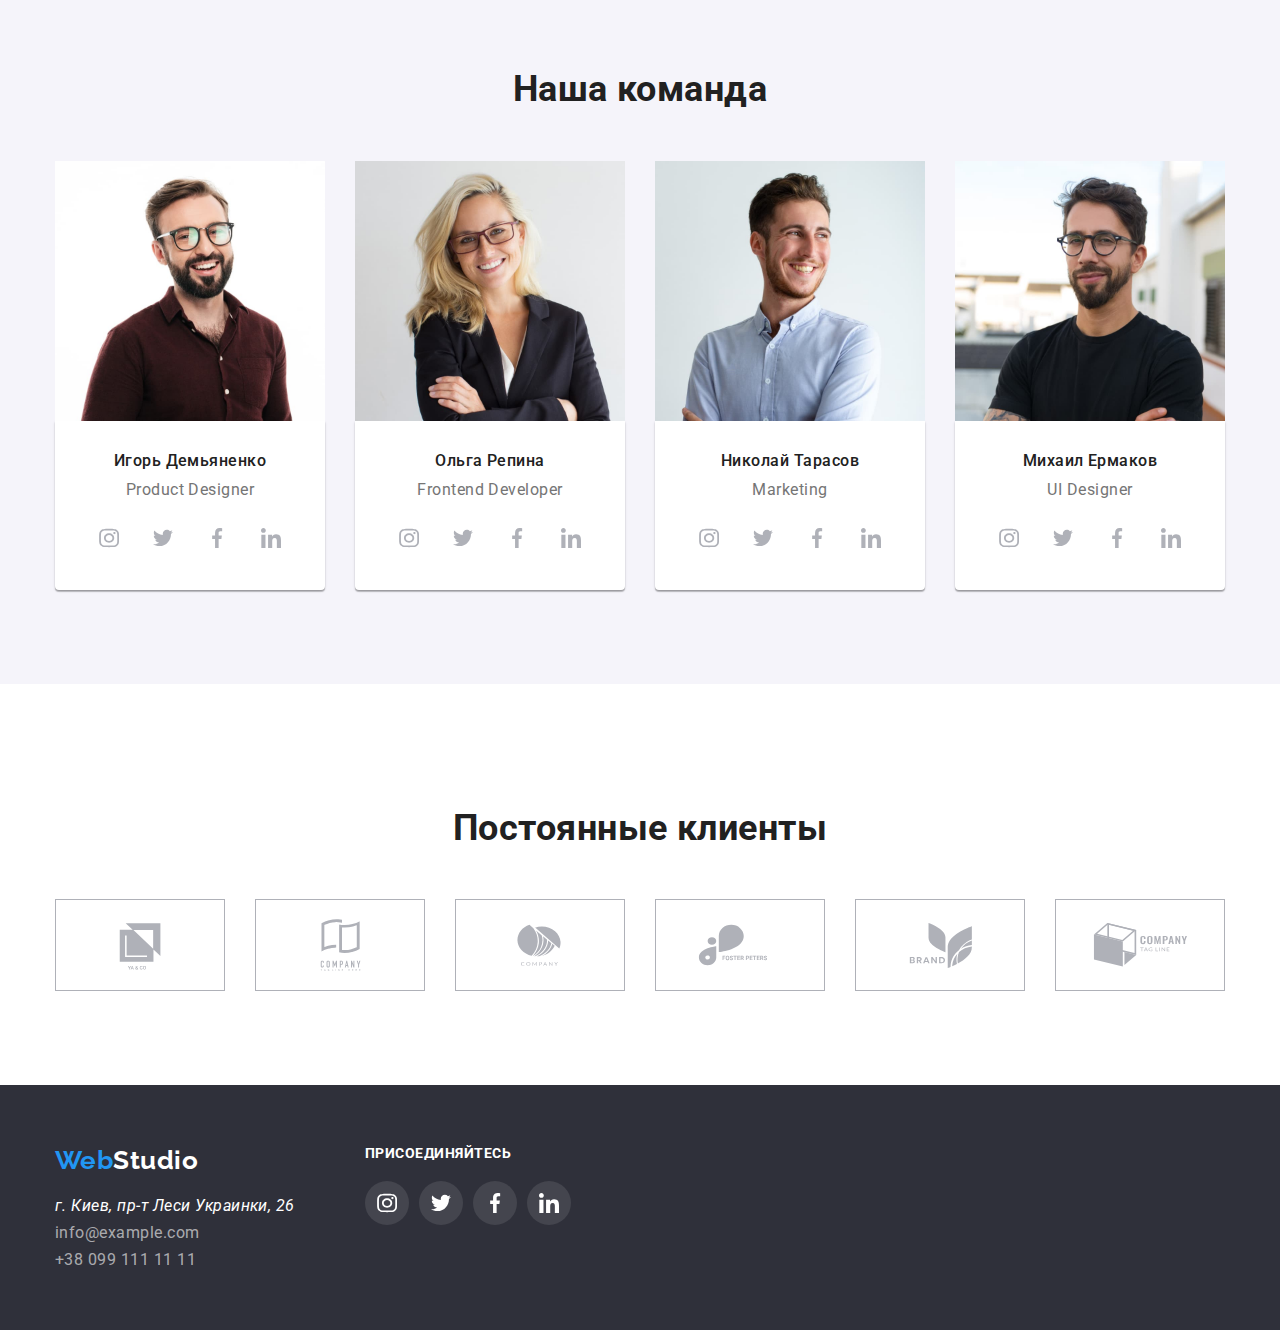
==== commit 2da1c014: "позиционирование футера" ====
--- a/index.html
+++ b/index.html
@@ -239,6 +239,7 @@
 <!--Подвал-->
 <footer class="footer" id="contacts">
     <div class="container">
+    <div>
         <a href="" class="logo">Web<span class="logo-accent">Studio</span></a>
         <address>
             <ul>
@@ -250,7 +251,7 @@
             </ul>
         </address>
     </div>
-    <div class="container footer-links">
+    <div class="footer-links">
         <p class="text">присоединяйтесь</p>
     <ul class="footer-social-list">
         <li class="footer-social-item">
@@ -274,6 +275,7 @@
                 </svg> </a>
         </li>
     </ul>
+    </div>
     </div>
 </footer>
 </body>
--- a/css/styles.css
+++ b/css/styles.css
@@ -213,6 +213,11 @@
   display: inline-block;
   min-width: 200px;
   text-align: center;
+  border-color: transparent;
+}
+.hero-button:focus,
+.hero-button:focus {
+  background-color: #188ce8;
 }
 .section {
   padding-top: 94px;
@@ -423,10 +428,6 @@
   margin-bottom: 0px;
 }
 
-/* .img-portfolio {
-  margin-bottom: 20px;
-} */
-
 .wrapper {
   padding-top: 20px;
   padding-bottom: 20px;
@@ -453,13 +454,14 @@
 }
 
 /* футер */
+
 .footer {
   background-color: #2f303a;
-  display: flex;
 }
 .footer .container {
   padding-top: 60px;
   padding-bottom: 60px;
+  display: flex;
 }
 
 .footer-contacts {
